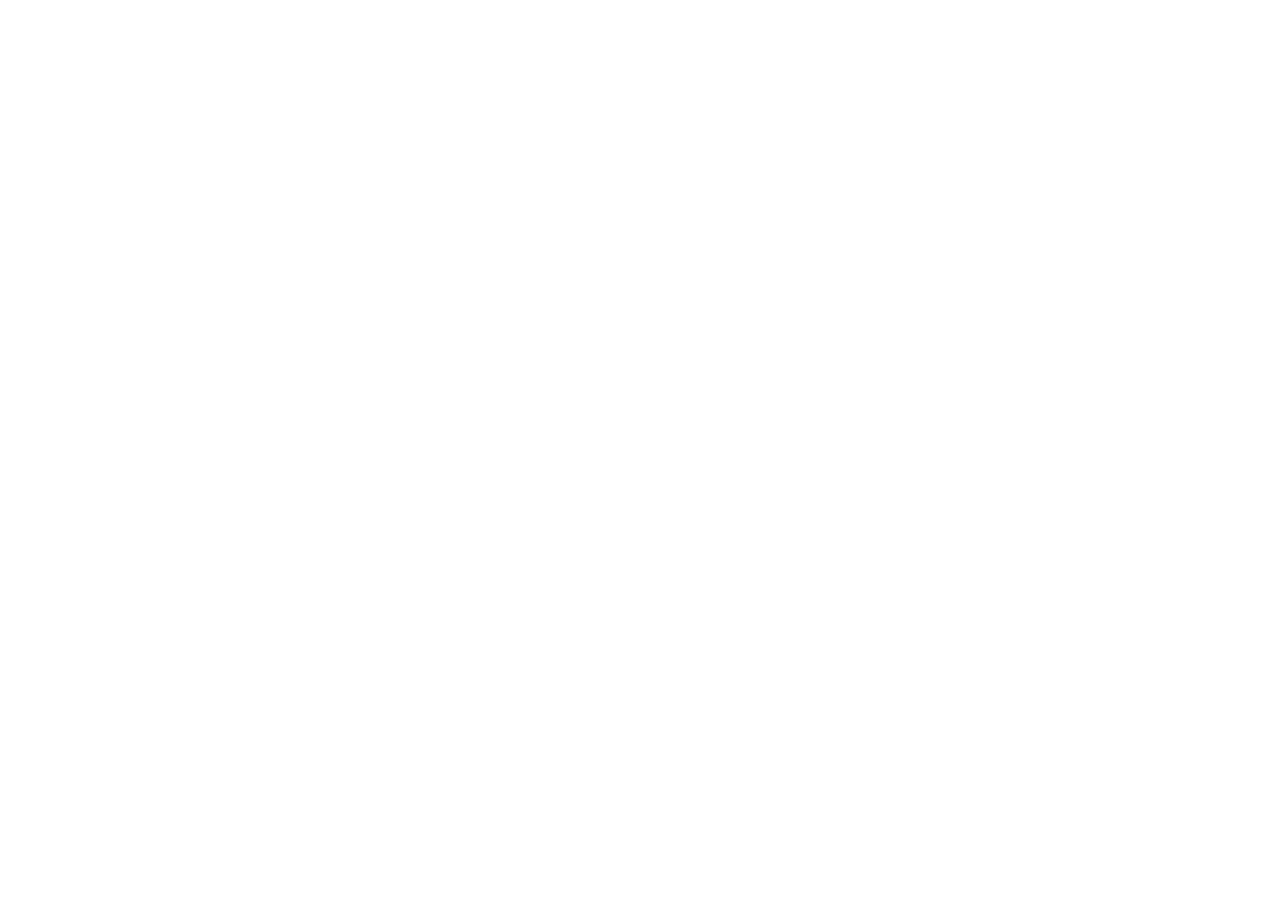
==== index.html @ 113588ae "initial commit" ====
<!DOCTYPE html>
<html lang="en">
<head>
    <meta charset="UTF-8">
    <meta name="viewport" content="width=device-width, initial-scale=1.0">
    <meta http-equiv="X-UA-Compatible" content="ie=edge">
    <title>Gender in Academia</title>
    
    <link rel="stylesheet" href="static/css/bootstrap.min.css" type="text/css" />
    <link rel="stylesheet" href="static/css/dc.min.css" type="text/css" />
    
    <script type="text/javascript" src="static/js/d3.min.js"></script> 
    <script type="text/javascript" src="static/js/crossfilter.min.js"></script>
    <script type="text/javascript" src="static/js/dc.min.js"></script>
    <script type="text/javascript" src="static/js/queue.min.js"></script>
    <script type="text/javascript" src="static/js/graph.js"></script>


</head>
<body>
    
</body>
</html>
---- static/css/dc.min.css ----
.dc-chart .box text,.dc-chart g.axis text{-webkit-touch-callout:none;-khtml-user-select:none;pointer-events:none}.dc-chart path.dc-symbol,.dc-legend g.dc-legend-item.fadeout{fill-opacity:.5;stroke-opacity:.5}div.dc-chart{float:left}.dc-chart rect.bar{stroke:none;cursor:pointer}.dc-chart rect.bar:hover{fill-opacity:.5}.dc-chart rect.deselected{stroke:none;fill:#ccc}.dc-chart .pie-slice{fill:#fff;font-size:12px;cursor:pointer}.dc-chart .pie-slice.external{fill:#000}.dc-chart .pie-slice :hover,.dc-chart .pie-slice.highlight{fill-opacity:.8}.dc-chart .pie-path{fill:none;stroke-width:2px;stroke:#000;opacity:.4}.dc-chart .selected circle,.dc-chart .selected path{stroke-width:3;stroke:#ccc;fill-opacity:1}.dc-chart .deselected circle,.dc-chart .deselected path{stroke:none;fill-opacity:.5;fill:#ccc}.dc-chart .axis line,.dc-chart .axis path{fill:none;stroke:#000;shape-rendering:crispEdges}.dc-chart .axis text{font:10px sans-serif}.dc-chart .axis .grid-line,.dc-chart .axis .grid-line line,.dc-chart .grid-line,.dc-chart .grid-line line{fill:none;stroke:#ccc;opacity:.5;shape-rendering:crispEdges}.dc-chart .brush rect.background{z-index:-999}.dc-chart .brush rect.extent{fill:#4682b4;fill-opacity:.125}.dc-chart .brush .resize path{fill:#eee;stroke:#666}.dc-chart path.line{fill:none;stroke-width:1.5px}.dc-chart path.area{fill-opacity:.3;stroke:none}.dc-chart path.highlight{stroke-width:3;fill-opacity:1;stroke-opacity:1}.dc-chart g.state{cursor:pointer}.dc-chart g.state :hover{fill-opacity:.8}.dc-chart g.state path{stroke:#fff}.dc-chart g.deselected path{fill:grey}.dc-chart g.deselected text{display:none}.dc-chart g.row rect{fill-opacity:.8;cursor:pointer}.dc-chart g.row rect:hover{fill-opacity:.6}.dc-chart g.row text{fill:#fff;font-size:12px;cursor:pointer}.dc-chart g.dc-tooltip path{fill:none;stroke:grey;stroke-opacity:.8}.dc-chart g.county path{stroke:#fff;fill:none}.dc-chart g.debug rect{fill:#00f;fill-opacity:.2}.dc-chart g.axis text{-webkit-user-select:none;-moz-user-select:none;-ms-user-select:none;user-select:none}.dc-chart .node{font-size:.7em;cursor:pointer}.dc-chart .node :hover{fill-opacity:.8}.dc-chart .bubble{stroke:none;fill-opacity:.6}.dc-chart .highlight{fill-opacity:1;stroke-opacity:1}.dc-chart .fadeout{fill-opacity:.2;stroke-opacity:.2}.dc-chart .box text{font:10px sans-serif;-webkit-user-select:none;-moz-user-select:none;-ms-user-select:none;user-select:none}.dc-chart .box circle,.dc-chart .box line{fill:#fff}.dc-chart .box circle,.dc-chart .box line,.dc-chart .box rect{stroke:#000;stroke-width:1.5px}.dc-chart .box .center{stroke-dasharray:3,3}.dc-chart .box .outlier{fill:none;stroke:#ccc}.dc-chart .symbol,.dc-chart circle.dot{stroke:none}.dc-chart .box.deselected{opacity:.5}.dc-chart .box.deselected .box{fill:#ccc}.dc-chart .heatmap .box-group.deselected rect{stroke:none;fill-opacity:.5;fill:#ccc}.dc-chart .heatmap g.axis text{pointer-events:all;cursor:pointer}.dc-chart .empty-chart .pie-slice{cursor:default}.dc-chart .empty-chart .pie-slice path{fill:#fee;cursor:default}.dc-data-count{float:right;margin-top:15px;margin-right:15px}.dc-data-count .filter-count,.dc-data-count .total-count{color:#3182bd;font-weight:700}.dc-legend{font-size:11px}.dc-legend .dc-legend-item{cursor:pointer}.dc-hard .number-display{float:none}
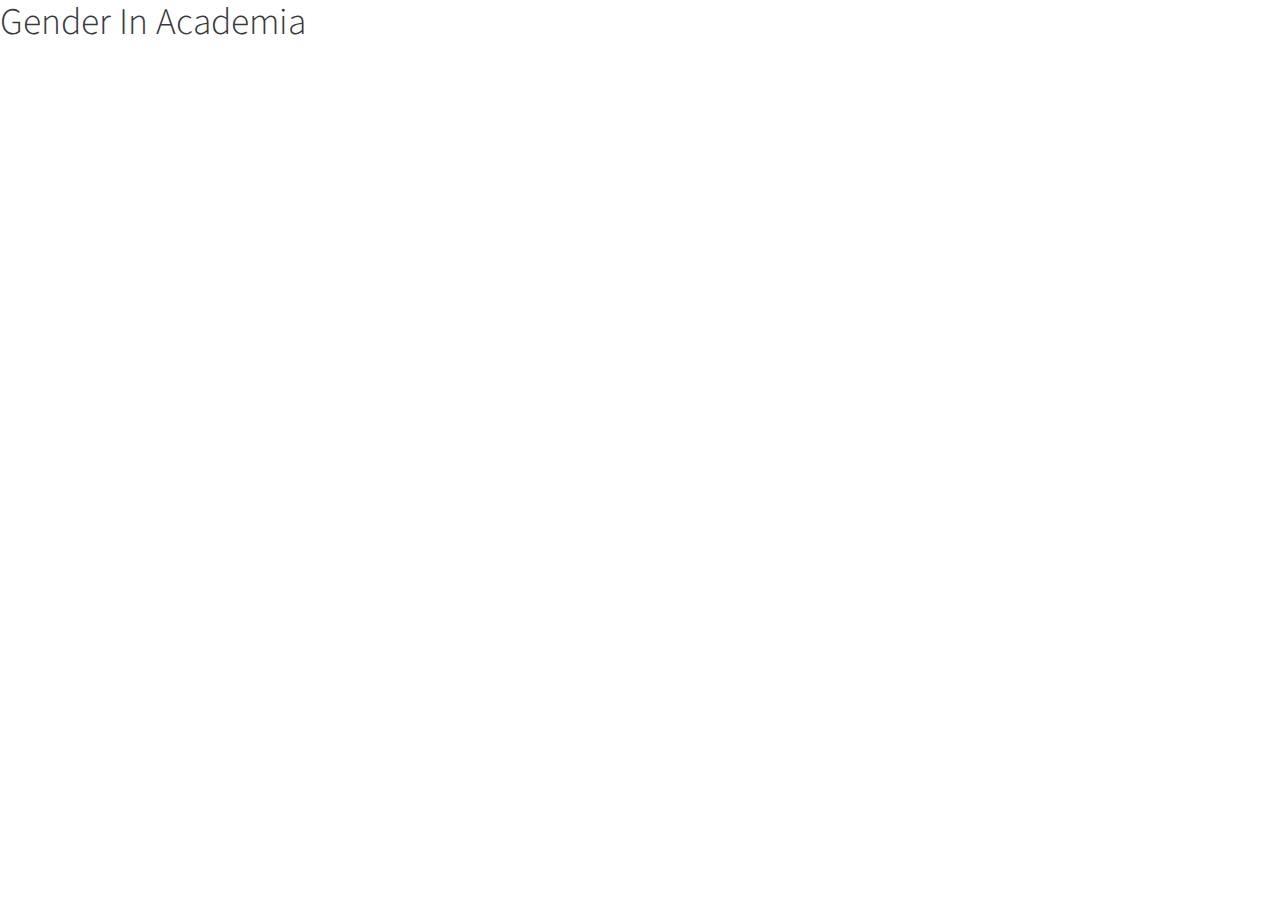
==== commit 717ffcb5: "added gender balance chart" ====
--- a/index.html
+++ b/index.html
@@ -18,6 +18,15 @@
 
 </head>
 <body>
+    <h1>Gender In Academia</h1>
+    
+    <div id="discipline-selector"></div>
+    
+    <div id="gender-balance"></div>
+    
+    <div id="average-salary"></div>
+    
+    <div id="rank-distribution"></div>
     
 </body>
 </html>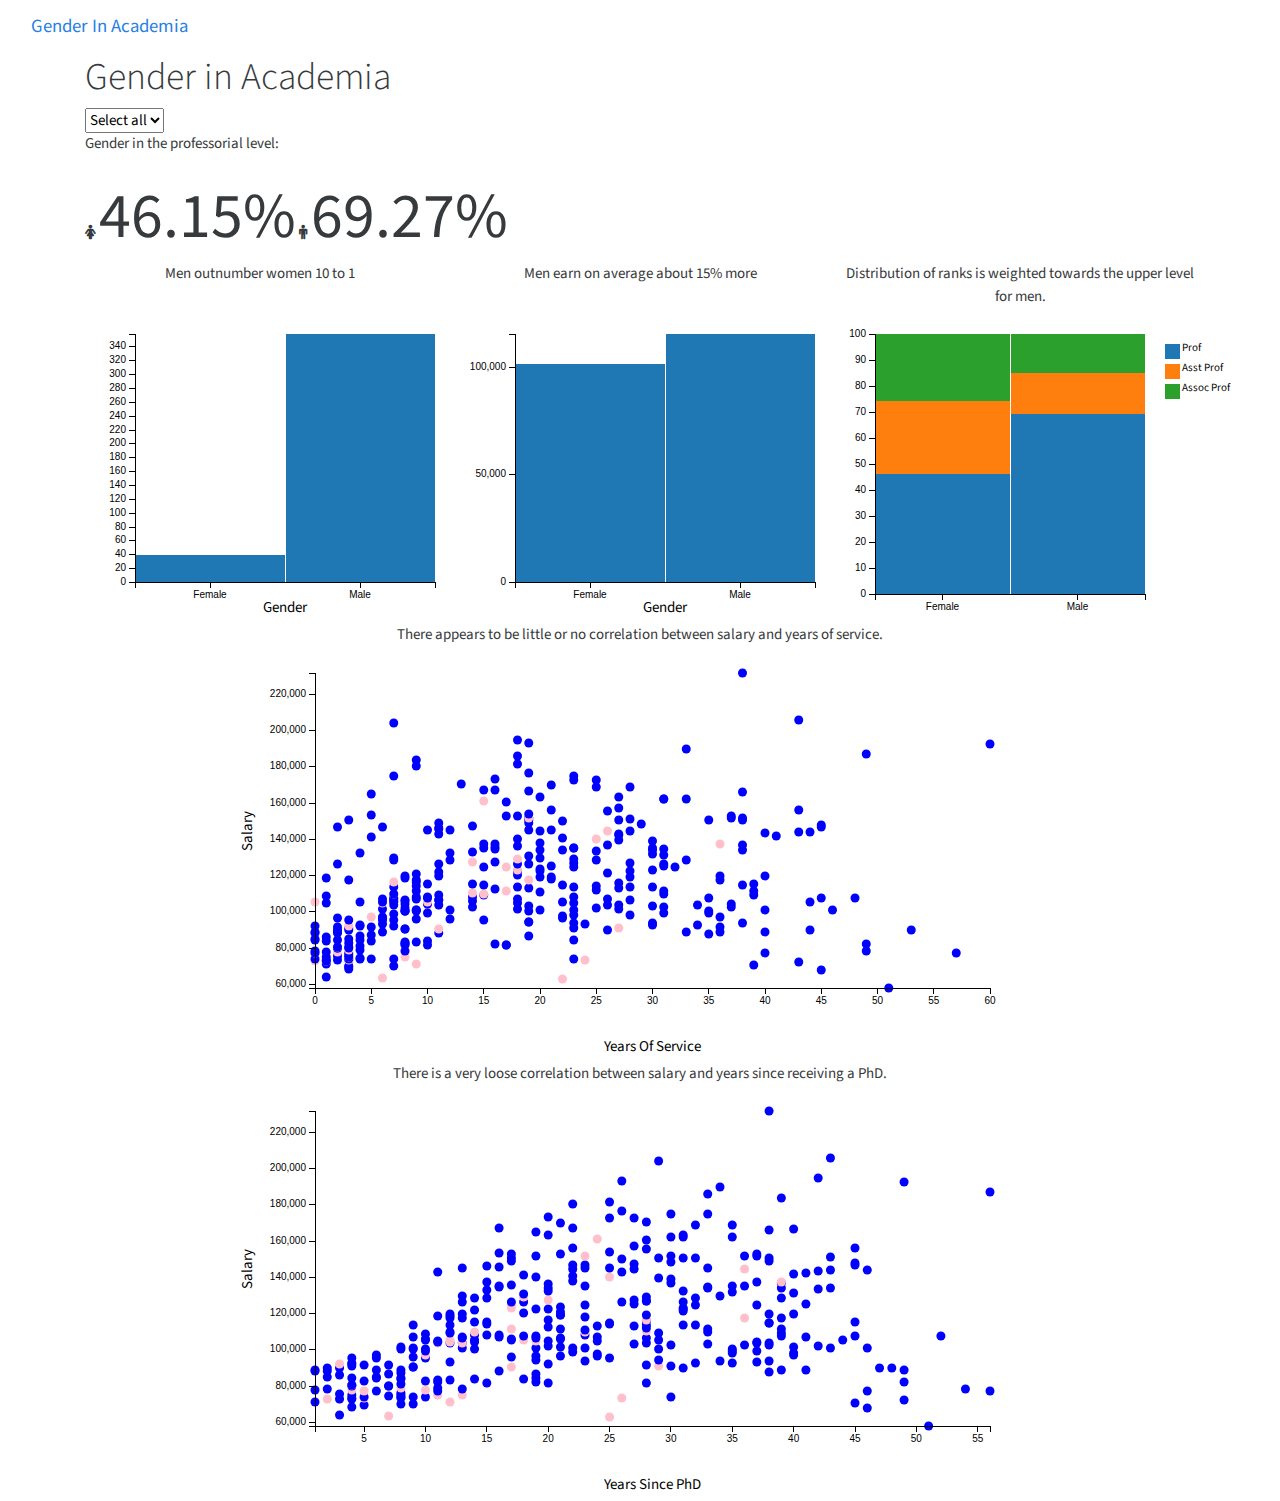
==== commit 45225cd3: "final commit" ====
--- a/index.html
+++ b/index.html
@@ -4,29 +4,108 @@
     <meta charset="UTF-8">
     <meta name="viewport" content="width=device-width, initial-scale=1.0">
     <meta http-equiv="X-UA-Compatible" content="ie=edge">
-    <title>Gender in Academia</title>
+    <title>Gender In Academia</title>
     
     <link rel="stylesheet" href="static/css/bootstrap.min.css" type="text/css" />
     <link rel="stylesheet" href="static/css/dc.min.css" type="text/css" />
+    <link rel="stylesheet" type="text/css" href="https://maxcdn.bootstrapcdn.com/font-awesome/4.7.0/css/font-awesome.min.css">
+    <link rel="stylesheet" href="static/css/style.css" type="text/css" />
     
-    <script type="text/javascript" src="static/js/d3.min.js"></script> 
+    
+    <script type="text/javascript" src="static/js/d3.min.js"></script>
     <script type="text/javascript" src="static/js/crossfilter.min.js"></script>
     <script type="text/javascript" src="static/js/dc.min.js"></script>
     <script type="text/javascript" src="static/js/queue.min.js"></script>
     <script type="text/javascript" src="static/js/graph.js"></script>
 
+</head>
 
-</head>
+
 <body>
-    <h1>Gender In Academia</h1>
-    
-    <div id="discipline-selector"></div>
-    
-    <div id="gender-balance"></div>
-    
-    <div id="average-salary"></div>
-    
-    <div id="rank-distribution"></div>
-    
+    <nav class="navbar navbar-default">
+      <div class="container-fluid">
+        <div class="navbar-header">
+          <a class="navbar-brand" href="#">Gender In Academia</a>
+        </div>
+    </div>
+    </nav>
+
+    <main>
+      <section class="section">
+        <div class="container">
+          
+          <div class="row">
+            <div class="col-xs-12 col-sm-12">
+              <h1 class="section-heading">Gender in Academia</h1>
+              <div id="discipline-selector"></div>
+            </div>
+          </div>
+
+          <div class="row">
+                    <div class="col-xs-12 col-sm-12">
+                        <p class="section-paragraph">Gender in the professorial level:</p>
+                    </div>
+
+            <div class="col-xs-12 col-sm-6 col-lg-6">
+                <i class="fa fa-female fa-gender" aria-hidden="true"></i> <span class="number-box" id="percent-of-women-professors"></span>
+                <i class="fa fa-male fa-gender" aria-hidden="true"></i> <span class="number-box" id="percent-of-men-professors"></span>
+            </div>  
+          </div>
+        </div>
+    </section>
+
+
+      <section class="section">
+        <div class="container">
+          
+          <div class="row">
+            <div class="col-xs-12 col-sm-4 text-center">
+              <p class="section-paragraph">Men outnumber women 10 to 1</p>
+              </div>
+              <div class="col-xs-12 col-sm-4 text-center">
+                <p class="section-paragraph">Men earn on average about 15% more</p>
+              </div>
+              <div class="col-xs-12 col-sm-4 text-center">
+                            <p class="section-paragraph">Distribution of ranks is weighted towards the upper level for men.</p>           
+                        </div>
+            </div>
+
+            <div class="row">
+              <div class="col-xs-12 col-sm-4 text-center" id="gender-balance" class="custom-chart"></div>
+              <div class="col-xs-12 col-sm-4 text-center" id="average-salary" class="custom-chart"></div>
+              <div class="col-xs-12 col-sm-4 text-center" id="rank-distribution" class="custom-chart"></div>
+            </div>
+          </div>
+        </section>
+
+        <section class="section">
+          <div class="container">
+            
+            <div class="row">
+              <div class="col-xs-12 col-sm-12 text-center">
+                <p class="section-paragraph">There appears to be little or no correlation between salary and years of service.</p>
+            </div>
+
+            <div class="col-xs-12 col-sm-12 text-center" id="service-salary">
+                
+            </div>
+          </div>
+        </div>
+      </section>
+
+      <section class="section">
+        <div class="container">
+
+          <div class="row">
+            <div class="col-xs-12 col-sm-12 text-center">
+              <p class="section-paragraph">There is a very loose correlation between salary and years since receiving a PhD.</p>
+            </div>
+
+            <div class="col-xs-12 col-sm-12 text-center" id="phd-salary"></div>
+          </div>
+
+        </div>
+      </section>
+    </main>
 </body>
 </html>--- a/static/css/style.css
+++ b/static/css/style.css
@@ -0,0 +1,5 @@
+.number-box {
+    font-size: 64px;
+    text-align: center;
+    line-height: normal;
+}